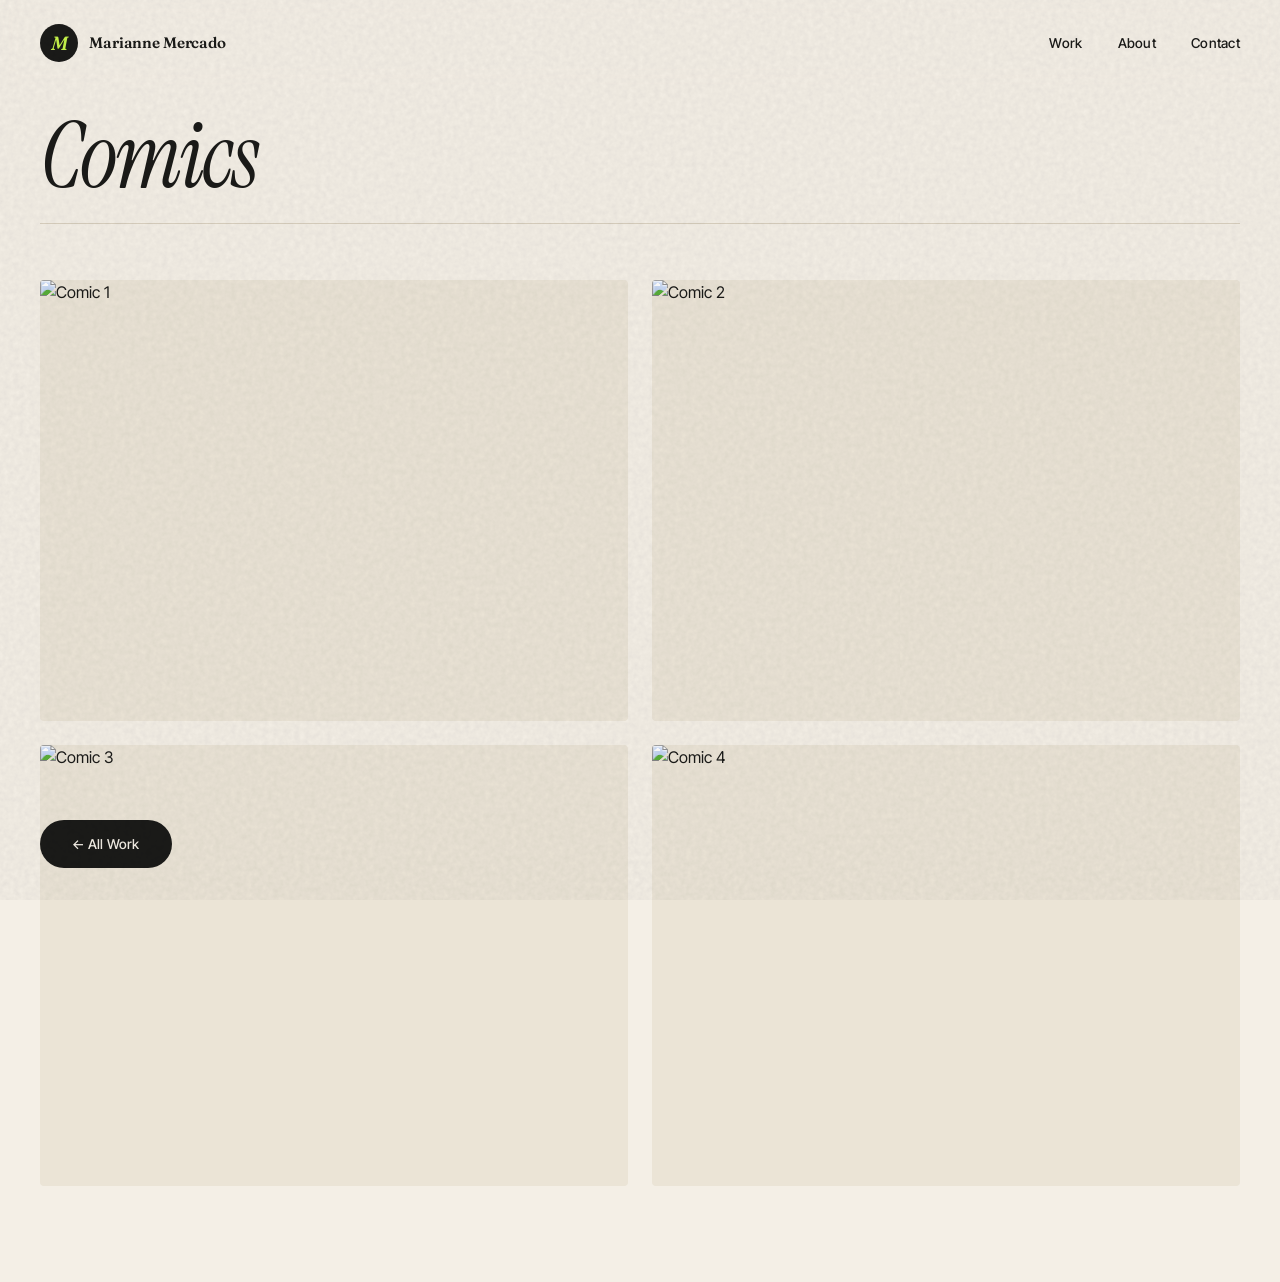
==== comics.html @ a0bd2913 "Add files via upload" ====
<!DOCTYPE html>
<html lang="en">
<head>
    <meta charset="UTF-8">
    <meta name="viewport" content="width=device-width, initial-scale=1.0">
    <title>Comics — Marianne Mercado</title>
    <link rel="stylesheet" href="styles.css">
    <link rel="preconnect" href="https://fonts.googleapis.com">
    <link rel="preconnect" href="https://fonts.gstatic.com" crossorigin>
    <link href="https://fonts.googleapis.com/css2?family=Fraunces:ital,opsz,wght@0,9..144,400;0,9..144,500;0,9..144,600;1,9..144,400&family=Instrument+Serif:ital@0;1&family=Inter+Tight:wght@400;500;600&display=swap" rel="stylesheet">
</head>
<body class="gallery-page">
    <header class="navbar">
        <a href="index.html" class="brand">
            <span class="brand-mark">M</span>
            <span class="brand-name">Marianne Mercado</span>
        </a>
        <nav class="nav-links">
            <a href="index.html#work">Work</a>
            <a href="index.html#about">About</a>
            <a href="index.html#contact">Contact</a>
        </nav>
    </header>

    <main class="gallery-container">
        <h1 class="page-title"><em>Comics</em></h1>

        <div class="comics-grid">
            <img class="img-placeholder comic-panel" src="Comic1.PNG" alt="Comic 1">
            <img class="img-placeholder comic-panel" src="Comic2.JPG" alt="Comic 2">
            <img class="img-placeholder comic-panel" src="Comic3.PNG" alt="Comic 3">
            <img class="img-placeholder comic-panel" src="Comic4.PNG" alt="Comic 4">
        </div>

        <a href="index.html#work" class="back-btn">← All Work</a>
    </main>
</body>
</html>
---- styles.css ----
/* =========================================================
   MARIANNE MERCADO — PORTFOLIO 2026
   Artsy editorial portfolio · light cream + lime accent
   ========================================================= */

* { margin: 0; padding: 0; box-sizing: border-box; }

:root {
    /* Core palette — warm cream + ink + sharp lime */
    --cream: #f4efe6;
    --cream-deep: #ebe4d6;
    --paper: #faf6ee;
    --ink: #1a1a18;
    --ink-soft: #2c2a26;
    --muted: #6b665d;
    --line: #d8cfbe;
    --lime: #c7f44a;
    --lime-deep: #a8d62e;
    --rust: #c45a3b;

    /* Typography */
    --serif: 'Fraunces', 'Playfair Display', Georgia, serif;
    --serif-italic: 'Instrument Serif', 'Fraunces', Georgia, serif;
    --sans: 'Inter Tight', system-ui, sans-serif;
}

html { scroll-behavior: smooth; }

body {
    font-family: var(--sans);
    background: var(--cream);
    color: var(--ink);
    line-height: 1.5;
    overflow-x: hidden;
    /* Subtle paper grain */
    background-image:
        radial-gradient(circle at 20% 30%, rgba(196, 90, 59, 0.04) 0, transparent 50%),
        radial-gradient(circle at 80% 70%, rgba(199, 244, 74, 0.05) 0, transparent 50%);
    background-attachment: fixed;
}

/* Grain overlay for that "printed" texture */
body::before {
    content: '';
    position: fixed;
    inset: 0;
    pointer-events: none;
    z-index: 999;
    opacity: 0.15;
    mix-blend-mode: multiply;
    background-image: url("data:image/svg+xml,%3Csvg viewBox='0 0 200 200' xmlns='http://www.w3.org/2000/svg'%3E%3Cfilter id='n'%3E%3CfeTurbulence type='fractalNoise' baseFrequency='0.85' numOctaves='2' stitchTiles='stitch'/%3E%3CfeColorMatrix values='0 0 0 0 0.1 0 0 0 0 0.1 0 0 0 0 0.1 0 0 0 0.6 0'/%3E%3C/filter%3E%3Crect width='100%25' height='100%25' filter='url(%23n)'/%3E%3C/svg%3E");
}

img { max-width: 100%; display: block; }
a { color: inherit; text-decoration: none; }
em { font-family: var(--serif-italic); font-style: italic; font-weight: 400; }

::selection { background: var(--lime); color: var(--ink); }

/* =========================================================
   NAVBAR
   ========================================================= */

.navbar {
    position: fixed;
    top: 0; left: 0; right: 0;
    z-index: 100;
    display: flex;
    justify-content: space-between;
    align-items: center;
    padding: 1.5rem 2.5rem;
    backdrop-filter: blur(8px);
    background: rgba(244, 239, 230, 0.75);
    border-bottom: 1px solid transparent;
    transition: border-color 0.3s ease;
}

.navbar:hover { border-bottom-color: var(--line); }

.brand {
    display: flex;
    align-items: center;
    gap: 0.7rem;
    font-family: var(--serif);
    font-weight: 600;
}

.brand-mark {
    width: 38px;
    height: 38px;
    border-radius: 50%;
    background: var(--ink);
    color: var(--lime);
    display: flex;
    align-items: center;
    justify-content: center;
    font-family: var(--serif);
    font-style: italic;
    font-size: 1.2rem;
    font-weight: 600;
    transition: transform 0.4s cubic-bezier(0.34, 1.56, 0.64, 1);
}

.brand:hover .brand-mark { transform: rotate(-15deg) scale(1.05); }

.brand-name {
    font-size: 0.95rem;
    letter-spacing: -0.01em;
}

.nav-links {
    display: flex;
    gap: 2.2rem;
    font-family: var(--sans);
    font-size: 0.85rem;
    font-weight: 500;
    letter-spacing: 0.02em;
}

.nav-links a {
    position: relative;
    padding: 0.3rem 0;
    transition: color 0.2s ease;
}

.nav-links a::after {
    content: '';
    position: absolute;
    left: 0; bottom: 0;
    width: 100%;
    height: 1px;
    background: var(--ink);
    transform: scaleX(0);
    transform-origin: right;
    transition: transform 0.4s cubic-bezier(0.65, 0, 0.35, 1);
}

.nav-links a:hover::after {
    transform: scaleX(1);
    transform-origin: left;
}

/* =========================================================
   HERO
   ========================================================= */
.hero {
    padding: 7rem 2.5rem 0;
    position: relative;
    overflow: hidden;
}

.hero-title {
    margin-top: 3rem;
    font-family: var(--serif);
    font-weight: 600;
    font-size: clamp(9rem, 9vw, 9rem);
    line-height: 0.99;
    letter-spacing: -0.04em;
    margin: 0;
    position: relative;
    z-index: 2;
}

.hero-title .line {
    display: block;
    overflow: visible;
    padding-left: 0 !important;
}
.hero-meta {
    display: flex;
    align-items: center;
    gap: 0.7rem;
    font-size: 0.8rem;
    letter-spacing: 0.08em;
    text-transform: uppercase;
    color: var(--muted);
    font-weight: 500;
    margin-bottom: 3rem;
}

.dot {
    width: 8px; height: 8px;
    border-radius: 50%;
    background: var(--lime-deep);
    box-shadow: 0 0 0 4px rgba(199, 244, 74, 0.3);
    animation: pulse 2.5s ease-in-out infinite;
}

@keyframes pulse {
    0%, 100% { box-shadow: 0 0 0 4px rgba(199, 244, 74, 0.3); }
    50% { box-shadow: 0 0 0 8px rgba(199, 244, 74, 0.1); }
}


.hero-title .accent {
    background: var(--lime);
    color: var(--ink);
    padding: 0 0.15em;
    font-style: normal;
    box-decoration-break: clone;
    -webkit-box-decoration-break: clone;
}

.hero-foot {
    display: grid;
    grid-template-columns: 1fr auto;
    gap: 3rem;
    align-items: end;
    padding-bottom: 2rem;
    /* border-top: 1px solid var(--line); */
    padding-top: 3rem;
}

.hero-sub {
    max-width: 480px;
    font-size: 1rem;
    color: var(--ink-soft);
    line-height: 1.6;
}

.hero-cta {
    display: inline-flex;
    align-items: center;
    gap: 0.7rem;
    background: var(--ink);
    color: var(--cream);
    padding: 1.1rem 2rem;
    border-radius: 999px;
    font-size: 0.9rem;
    font-weight: 500;
    letter-spacing: 0.01em;
    transition: all 0.4s cubic-bezier(0.65, 0, 0.35, 1);
    position: relative;
    overflow: hidden;
}

.hero-cta::before {
    content: '';
    position: absolute;
    inset: 0;
    background: var(--lime);
    transform: translateY(100%);
    transition: transform 0.4s cubic-bezier(0.65, 0, 0.35, 1);
}

.hero-cta span, .hero-cta svg {
    position: relative; z-index: 2;
    transition: color 0.3s ease;
}

.hero-cta:hover { color: var(--ink); }
.hero-cta:hover::before { transform: translateY(0); }
.hero-cta:hover svg { transform: translateX(4px); }
.hero-cta svg { transition: transform 0.3s ease; }

/* Ghost typography behind hero */
.ghost-type {
    display: none;
    position: absolute;
    bottom: 6rem;
    right: -4rem;
    font-family: var(--serif);
    font-style: italic;
    font-size: clamp(20rem, 45vw, 45rem);
    font-weight: 400;
    line-height: 0.8;
    color: transparent;
    -webkit-text-stroke: 1px rgba(26, 26, 24, 0.07);
    pointer-events: none;
    z-index: 0;
    user-select: none;
}
/* Marquee ticker */
.ticker {
    margin: 0 -2.5rem;
    padding: 1.2rem 0;
    border-top: 1px solid var(--line);
    border-bottom: 1px solid var(--line);
    background: var(--paper);
    overflow: hidden;
    position: relative;
}

.ticker-track {
    display: flex;
    gap: 2.5rem;
    align-items: center;
    white-space: nowrap;
    animation: scroll 40s linear infinite;
    font-family: var(--serif-italic);
    font-style: italic;
    font-size: 1.5rem;
    color: var(--ink);
}

.ticker-track span:nth-child(even) {
    color: var(--rust);
    font-style: normal;
    font-family: var(--sans);
}

@keyframes scroll {
    from { transform: translateX(0); }
    to { transform: translateX(-50%); }
}

/* =========================================================
   SECTION HEADS
   ========================================================= */

.eyebrow {
    display: inline-block;
    font-size: 0.75rem;
    font-weight: 600;
    letter-spacing: 0.18em;
    text-transform: uppercase;
    color: var(--rust);
    margin-bottom: 1.5rem;
    position: relative;
    padding-left: 2rem;
}

.eyebrow::before {
    content: '';
    position: absolute;
    left: 0; top: 50%;
    width: 1.4rem;
    height: 1px;
    background: var(--rust);
}

.section-head {
    max-width: 900px;
    margin-bottom: 4rem;
}

.section-title {
    font-family: var(--serif);
    font-weight: 500;
    font-size: clamp(2.5rem, 5.5vw, 5rem);
    line-height: 0.98;
    letter-spacing: -0.03em;
    margin-bottom: 1.5rem;
}

.section-note {
    max-width: 520px;
    font-size: 1.05rem;
    color: var(--muted);
    line-height: 1.6;
}

/* =========================================================
   SELECTED WORK
   ========================================================= */

.work {
    padding: 8rem 2.5rem 6rem;
    position: relative;
}

.projects {
    display: flex;
    flex-direction: column;
    border-top: 1px solid var(--ink);
}

.project {
    display: grid;
    grid-template-columns: 80px 1fr 2.2fr 100px;
    gap: 2.5rem;
    align-items: center;
    padding: 2rem 1rem;
    border-bottom: 1px solid var(--line);
    position: relative;
    transition: padding 0.5s cubic-bezier(0.65, 0, 0.35, 1);
    overflow: hidden;
}

.project::before {
    content: '';
    position: absolute;
    inset: 0;
    background: var(--paper);
    transform: scaleY(0);
    transform-origin: bottom;
    transition: transform 0.5s cubic-bezier(0.65, 0, 0.35, 1);
    z-index: 0;
}

.project:hover::before {
    transform: scaleY(1);
    transform-origin: top;
}

.project:hover { padding-left: 2rem; padding-right: 2rem; }

.project > * { position: relative; z-index: 1; }

.proj-num {
    font-family: var(--serif-italic);
    font-style: italic;
    font-size: 1.4rem;
    color: var(--muted);
    font-weight: 400;
}

.proj-media {
    aspect-ratio: 4 / 3;
    overflow: hidden;
    border-radius: 4px;
    background: var(--cream-deep);
    transition: transform 0.5s cubic-bezier(0.65, 0, 0.35, 1);
}

.proj-media img {
    width: 100%;
    height: 100%;
    object-fit: cover;
    transition: transform 0.7s cubic-bezier(0.65, 0, 0.35, 1);
}

.project:hover .proj-media img { transform: scale(1.05); }

.proj-info h3 {
    font-family: var(--serif);
    font-weight: 500;
    font-size: clamp(1.8rem, 3vw, 2.8rem);
    line-height: 1;
    letter-spacing: -0.02em;
    margin-bottom: 0.6rem;
    transition: transform 0.4s cubic-bezier(0.65, 0, 0.35, 1);
}

.project:hover .proj-info h3 {
    transform: translateX(8px);
    font-style: italic;
    font-family: var(--serif-italic);
}

.proj-tag {
    font-size: 0.85rem;
    color: var(--muted);
    letter-spacing: 0.02em;
}

.proj-year {
    font-family: var(--sans);
    font-size: 0.9rem;
    color: var(--ink);
    font-weight: 500;
    text-align: right;
    letter-spacing: 0.05em;
    position: relative;
}

.proj-year::after {
    content: '↗';
    display: inline-block;
    margin-left: 0.5rem;
    font-size: 1.1rem;
    transition: transform 0.4s cubic-bezier(0.34, 1.56, 0.64, 1);
}

.project:hover .proj-year::after {
    transform: translate(4px, -4px);
    color: var(--rust);
}

/* Demo reel special treatment */
.reel-media {
    background: var(--ink);
    display: flex;
    align-items: center;
    justify-content: center;
    color: var(--lime);
}

.reel-overlay {
    display: flex;
    flex-direction: column;
    align-items: center;
    gap: 0.6rem;
    font-family: var(--serif-italic);
    font-style: italic;
    font-size: 0.95rem;
}

/* =========================================================
   ABOUT
   ========================================================= */

.about {
    padding: 8rem 2.5rem 6rem;
    background: var(--paper);
    border-top: 1px solid var(--line);
    border-bottom: 1px solid var(--line);
    position: relative;
}

.about-grid {
    display: grid;
    grid-template-columns: 1fr 1fr;
    gap: 5rem;
    max-width: 1500px;
    margin: 0 auto;
}

.about-left { position: sticky; top: 7rem; align-self: start; }

.about-title {
    font-family: var(--serif);
    font-weight: 500;
    font-size: clamp(2.2rem, 4.5vw, 4rem);
    line-height: 1.02;
    letter-spacing: -0.025em;
    margin-bottom: 2.5rem;
}

.about-title .accent {
    background: var(--lime);
    padding: 0 0.15em;
}

.about-portrait {
    width: 100%;
    max-width: 460px;
    aspect-ratio: 4 / 5;
    background: var(--cream-deep);
    border-radius: 6px;
    overflow: hidden;
    transform: rotate(-1.5deg);
    transition: transform 0.6s cubic-bezier(0.65, 0, 0.35, 1);
    position: relative;
}

.about-portrait::before {
    content: '';
    position: absolute;
    inset: 8px;
    border: 1px solid rgba(255, 255, 255, 0.4);
    border-radius: 4px;
    z-index: 2;
    pointer-events: none;
}

.about-portrait:hover { transform: rotate(0); }

.about-portrait img {
    width: 100%;
    height: 100%;
    object-fit: cover;
    object-position: center top;
}

.about-body {
    font-family: var(--serif);
    font-weight: 400;
    font-size: 1.25rem;
    line-height: 1.55;
    color: var(--ink-soft);
    margin-bottom: 1.5rem;
    letter-spacing: -0.01em;
}

.about-body:last-of-type { margin-bottom: 3rem; }

/* Stats row */
.stats {
    display: grid;
    grid-template-columns: repeat(3, 1fr);
    gap: 1.5rem;
    padding: 2rem 0;
    border-top: 1px solid var(--line);
    border-bottom: 1px solid var(--line);
    margin-bottom: 3rem;
}

.stat-num {
    font-family: var(--serif);
    font-weight: 500;
    font-size: 3.5rem;
    line-height: 1;
    letter-spacing: -0.03em;
    margin-bottom: 0.3rem;
}

.stat-num span {
    font-size: 1.2rem;
    font-style: italic;
    font-family: var(--serif-italic);
    margin-left: 0.15em;
    color: var(--muted);
}

.stat-num.accent { color: var(--rust); }

.stat-lbl {
    font-size: 0.78rem;
    text-transform: uppercase;
    letter-spacing: 0.1em;
    color: var(--muted);
    font-weight: 500;
}

/* Info blocks */
.info-blocks {
    display: grid;
    grid-template-columns: 1fr 1fr;
    gap: 2.5rem 2rem;
}

.info-block-wide { grid-column: 1 / -1; }

.info-block h4 {
    font-family: var(--sans);
    font-weight: 600;
    font-size: 0.78rem;
    text-transform: uppercase;
    letter-spacing: 0.12em;
    color: var(--rust);
    margin-bottom: 1rem;
    padding-bottom: 0.6rem;
    border-bottom: 1px solid var(--line);
}

.info-block ul { list-style: none; }

.info-block li {
    font-size: 0.95rem;
    color: var(--ink-soft);
    padding: 0.5rem 0;
    display: flex;
    gap: 1rem;
    align-items: baseline;
}

.info-block li span {
    flex-shrink: 0;
    font-family: var(--serif-italic);
    font-style: italic;
    color: var(--muted);
    font-size: 0.85rem;
    width: 70px;
}

.tools {
    display: flex;
    flex-wrap: wrap;
    gap: 0.6rem;
}

.tools span {
    font-size: 0.85rem;
    padding: 0.5rem 1rem;
    border: 1px solid var(--line);
    border-radius: 999px;
    color: var(--ink-soft);
    transition: all 0.3s ease;
    cursor: default;
}

.tools span:hover {
    background: var(--ink);
    color: var(--lime);
    border-color: var(--ink);
}

/* =========================================================
   PROCESS
   ========================================================= */

.process {
    padding: 8rem 2.5rem 6rem;
}

.process-steps {
    display: grid;
    grid-template-columns: repeat(4, 1fr);
    gap: 0;
    border-top: 1px solid var(--ink);
    border-bottom: 1px solid var(--ink);
}

.step {
    padding: 2.5rem 1.8rem;
    border-right: 1px solid var(--line);
    position: relative;
    transition: background 0.4s ease;
}

.step:last-child { border-right: none; }

.step:hover { background: var(--paper); }

.step-num {
    font-family: var(--serif-italic);
    font-style: italic;
    font-size: 2.2rem;
    color: var(--rust);
    margin-bottom: 1.5rem;
}

.step h4 {
    font-family: var(--serif);
    font-weight: 500;
    font-size: 1.4rem;
    letter-spacing: -0.01em;
    margin-bottom: 0.8rem;
    line-height: 1.15;
}

.step p {
    font-size: 0.95rem;
    color: var(--muted);
    line-height: 1.55;
}

/* =========================================================
   CONTACT
   ========================================================= */

.contact {
    background: var(--ink);
    color: var(--cream);
    padding: 8rem 2.5rem 0;
    position: relative;
    overflow: hidden;
}

.contact .eyebrow { color: var(--lime); }
.contact .eyebrow::before { background: var(--lime); }

.contact-inner {
    max-width: 1200px;
    margin: 0 auto;
    position: relative;
    z-index: 2;
}

.contact-title {
    font-family: var(--serif);
    font-weight: 500;
    font-size: clamp(2.5rem, 6vw, 6rem);
    line-height: 0.98;
    letter-spacing: -0.03em;
    margin-bottom: 1.5rem;
    max-width: 900px;
}

.contact-title em {
    color: var(--lime);
}

.contact-sub {
    max-width: 500px;
    font-size: 1.1rem;
    color: rgba(244, 239, 230, 0.7);
    margin-bottom: 4rem;
    line-height: 1.6;
}

.contact-grid {
    display: grid;
    grid-template-columns: repeat(3, 1fr);
    gap: 1.5rem;
    margin-bottom: 5rem;
}

.contact-card {
    display: flex;
    flex-direction: column;
    gap: 0.5rem;
    padding: 2rem 1.8rem;
    border: 1px solid rgba(244, 239, 230, 0.15);
    border-radius: 6px;
    position: relative;
    transition: all 0.4s cubic-bezier(0.65, 0, 0.35, 1);
    overflow: hidden;
}

.contact-card::before {
    content: '';
    position: absolute;
    inset: 0;
    background: var(--lime);
    transform: translateY(100%);
    transition: transform 0.4s cubic-bezier(0.65, 0, 0.35, 1);
}

.contact-card > * { position: relative; z-index: 2; transition: color 0.3s ease; }

.contact-card:hover { border-color: var(--lime); }
.contact-card:hover::before { transform: translateY(0); }
.contact-card:hover * { color: var(--ink); }

.card-lbl {
    font-size: 0.72rem;
    text-transform: uppercase;
    letter-spacing: 0.15em;
    color: rgba(244, 239, 230, 0.6);
    font-weight: 500;
}

.card-val {
    font-family: var(--serif);
    font-size: 1.3rem;
    font-weight: 500;
    letter-spacing: -0.01em;
    word-break: break-word;
}

.card-arrow {
    position: absolute;
    top: 1.5rem;
    right: 1.8rem;
    font-size: 1.3rem;
    color: rgba(244, 239, 230, 0.4);
}

/* Big background name */
.big-name {
    font-family: var(--serif);
    font-style: italic;
    font-weight: 400;
    font-size: clamp(8rem, 22vw, 22rem);
    line-height: 0.85;
    text-align: center;
    color: transparent;
    -webkit-text-stroke: 1px rgba(244, 239, 230, 0.12);
    user-select: none;
    pointer-events: none;
    margin-top: 4rem;
    margin-bottom: -2rem;
    letter-spacing: -0.02em;
}

.footer {
    border-top: 1px solid rgba(244, 239, 230, 0.15);
    padding: 1.8rem 0;
    display: flex;
    justify-content: space-between;
    align-items: center;
    font-size: 0.8rem;
    color: rgba(244, 239, 230, 0.5);
    letter-spacing: 0.02em;
    position: relative;
    z-index: 2;
}

/* =========================================================
   GALLERY PAGES (kept lightweight, restyled)
   ========================================================= */

.gallery-page {
    background: var(--cream);
    color: var(--ink);
    min-height: 100vh;
    padding: 7rem 2.5rem 6rem;
}

.gallery-container {
    max-width: 1500px;
    margin: 0 auto;
}

.page-title {
    font-family: var(--serif);
    font-weight: 500;
    font-size: clamp(3rem, 7vw, 6rem);
    line-height: 0.95;
    letter-spacing: -0.03em;
    margin-bottom: 3.5rem;
    border-bottom: 1px solid var(--line);
    padding-bottom: 1.5rem;
}

.gallery-row {
    display: flex;
    gap: 1.2rem;
    margin-bottom: 1.2rem;
    flex-wrap: wrap;
}

.img-placeholder {
    object-fit: cover;
    border-radius: 4px;
    background: var(--cream-deep);
    transition: transform 0.4s ease;
}

.img-placeholder:hover {
    transform: translateY(-4px);
}

.stack-col {
    display: flex;
    flex-direction: column;
    gap: 1.2rem;
    flex: 1;
}

/* Aspect ratios kept similar to original */
.landscape-md { flex: 1; aspect-ratio: 4 / 3; min-width: 220px; }
.landscape-lg { flex: 1.5; aspect-ratio: 16 / 10; min-width: 280px; }
.landscape-xl { flex: 2; aspect-ratio: 16 / 9; min-width: 380px; }
.portrait-sm { flex: 0.7; aspect-ratio: 3 / 4; min-width: 160px; }
.portrait-md { flex: 1; aspect-ratio: 3 / 4; min-width: 200px; }
.portrait-tall { flex: 1; aspect-ratio: 2 / 3; min-width: 220px; }
.square-md { flex: 1; aspect-ratio: 1; min-width: 220px; }

/* Comics grid */
.comics-grid {
    display: grid;
    grid-template-columns: repeat(2, 1fr);
    gap: 1.5rem;
}
.comic-panel { aspect-ratio: 4 / 3; width: 100%; }

/* PNG */
.png-cutout { flex: 1; aspect-ratio: 1; min-width: 180px; }
.png-cutout-wide {
    width: 60%;
    max-width: 700px;
    aspect-ratio: 16 / 9;
    margin: 1.2rem auto 0;
}
.png-bottom-row { display: flex; justify-content: center; }

/* Storyboarding */
.storyboard-md { flex: 1.2; aspect-ratio: 4 / 3; min-width: 240px; }
.storyboard-sm { flex: 0.7; aspect-ratio: 1 / 1.2; min-width: 150px; }
.storyboard-wide { flex: 1; aspect-ratio: 16 / 9; min-width: 280px; }
.storyboard-small-wide {
    width: 30%;
    min-width: 240px;
    aspect-ratio: 16 / 9;
}
.storyboard-bottom-row { justify-content: center; }

/* Editorial */
.editorial-wide { flex: 1; aspect-ratio: 16 / 9; min-width: 280px; }
.editorial-bottom-row { justify-content: center; }
.editorial-bottom-row .editorial-wide {
    flex: 0 0 50%;
    max-width: 600px;
}

/* Product */
.product-row { gap: 1.5rem; margin-bottom: 1.5rem; }
.product-wide { flex: 1; aspect-ratio: 16 / 9; min-width: 300px; }

/* Demo reel page */
.demo-reel-page {
    background: var(--ink);
    color: var(--cream);
    min-height: 100vh;
    padding: 7rem 2.5rem 6rem;
}

.demo-reel-container {
    max-width: 1200px;
    margin: 0 auto;
}

.demo-reel-title {
    font-family: var(--serif);
    font-weight: 500;
    font-size: clamp(3rem, 7vw, 6rem);
    color: var(--cream);
    margin-bottom: 3rem;
    letter-spacing: -0.03em;
}

.video-wrapper {
    width: 100%;
    aspect-ratio: 16 / 9;
    background: #000;
    border-radius: 6px;
    overflow: hidden;
    border: 1px solid rgba(244, 239, 230, 0.15);
}

.demo-video { width: 100%; height: 100%; }

/* Greetings page (legacy fallback) */
.greetings-page {
    background: var(--cream);
    color: var(--ink);
    min-height: 100vh;
    padding: 7rem 2.5rem 6rem;
}

/* Back to portfolio button on subpages */
.nav-btn,
.next-btn-greetings,
.back-btn,
.next-btn,
.home-btn {
    position: fixed;
    bottom: 2rem;
    background: var(--ink);
    color: var(--cream);
    padding: 0.85rem 2rem;
    border-radius: 999px;
    font-size: 0.85rem;
    font-weight: 500;
    letter-spacing: 0.02em;
    z-index: 50;
    transition: all 0.3s ease;
}

.nav-btn:hover,
.next-btn-greetings:hover,
.back-btn:hover,
.next-btn:hover,
.home-btn:hover {
    background: var(--lime);
    color: var(--ink);
    transform: translateY(-2px);
}

.back-btn { left: 2.5rem; }
.next-btn-greetings,
.next-btn { right: 2.5rem; }

/* =========================================================
   RESPONSIVE
   ========================================================= */

@media (max-width: 1024px) {
    .navbar { padding: 1.2rem 1.5rem; }
    .brand-name { display: none; }
    .nav-links { gap: 1.5rem; font-size: 0.8rem; }
    .hero { padding: 7rem 1.5rem 0; }
    .work, .about, .process, .contact { padding-left: 1.5rem; padding-right: 1.5rem; }
    .ticker { margin: 0 -1.5rem; }

    .project {
        grid-template-columns: 50px 1fr 1.5fr 80px;
        gap: 1.5rem;
    }

    .about-grid { grid-template-columns: 1fr; gap: 3rem; }
    .about-left { position: relative; top: 0; }
    .about-portrait { max-width: 380px; }

    .process-steps { grid-template-columns: repeat(2, 1fr); }
    .step { border-right: none; border-bottom: 1px solid var(--line); }
    .step:nth-child(odd) { border-right: 1px solid var(--line); }
    .step:nth-last-child(-n+2) { border-bottom: none; }

    .contact-grid { grid-template-columns: 1fr; }
}

@media (max-width: 768px) {
    .navbar { padding: 1rem 1.2rem; }
    .nav-links { gap: 1rem; font-size: 0.75rem; }

    .hero { padding: 6rem 1.2rem 0; min-height: auto; }
    .hero-title { font-size: clamp(3rem, 13vw, 5rem); margin: 1.5rem 0; }
    .hero-foot { grid-template-columns: 1fr; gap: 1.5rem; padding-bottom: 2.5rem; }
    .hero-cta { justify-self: start; }
    .ghost-type { font-size: 18rem; bottom: 4rem; }

    .ticker-track { font-size: 1.1rem; gap: 1.5rem; }

    .work, .about, .process, .contact { padding: 5rem 1.2rem 4rem; }

    .project {
        grid-template-columns: 1fr;
        gap: 1rem;
        padding: 1.5rem 0.5rem;
    }
    .project:hover { padding-left: 1rem; padding-right: 1rem; }
    .proj-num { font-size: 1.1rem; }
    .proj-year { text-align: left; }

    .stats { grid-template-columns: 1fr; gap: 1.5rem; }
    .stat { display: flex; align-items: baseline; gap: 1rem; }
    .stat-num { font-size: 2.5rem; }

    .info-blocks { grid-template-columns: 1fr; gap: 2rem; }

    .process-steps { grid-template-columns: 1fr; }
    .step { border-right: none !important; border-bottom: 1px solid var(--line); }
    .step:last-child { border-bottom: none; }

    .footer { flex-direction: column; gap: 0.8rem; text-align: center; }

    .gallery-page,
    .demo-reel-page,
    .greetings-page { padding: 6rem 1.2rem 6rem; }

    .comics-grid { grid-template-columns: 1fr; }
    .png-cutout-wide { width: 100%; }

    .nav-btn,
    .next-btn-greetings,
    .back-btn,
    .next-btn { padding: 0.7rem 1.5rem; font-size: 0.8rem; }
}

@media (max-width: 480px) {
    .nav-links { display: none; }
    .brand-name { display: inline; font-size: 0.85rem; }
    .hero-title { font-size: clamp(2.5rem, 14vw, 4rem); }
    .section-title { font-size: clamp(2rem, 7vw, 3rem); }
}



.hero-portrait {
    position: absolute;
    right: -8rem;                  /* nudge toward edge */
    top: 35%;
    transform: translateY(-50%) rotate(2deg);
    width: 70%;
    z-index: 1;                    /* sit behind title */
    pointer-events: auto;
    transition: transform 0.6s cubic-bezier(0.65, 0, 0.35, 1);
}

.hero-portrait::before {
    display: none;
}


.hero-portrait:hover { transform: rotate(0); }

.hero-portrait img {
    width: 100%;
    height: auto;
    display: block;
}
@media (max-width: 768px) {
    .hero-portrait {
        position: relative;
        right: 0;
        top: 0;
        transform: rotate(2deg);
        width: 70%;
        margin: 1rem auto 0;
    }
    .hero-portrait:hover { transform: rotate(0); }
}
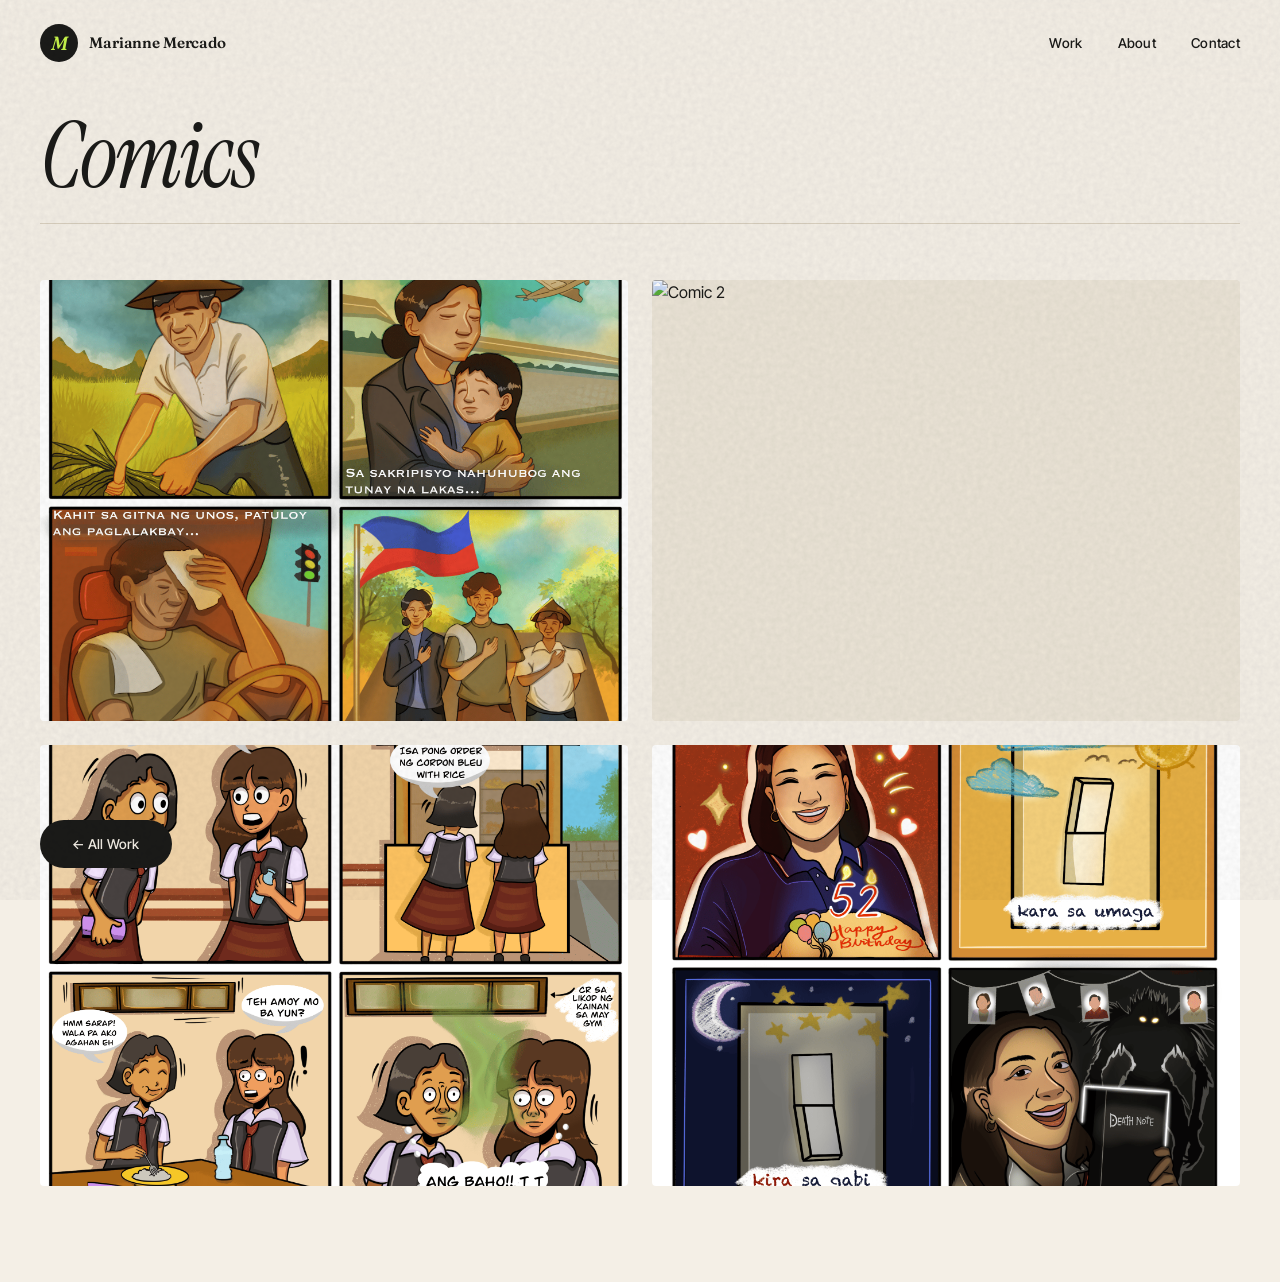
==== commit 64ae84db: "Update comics.html" ====
--- a/comics.html
+++ b/comics.html
@@ -26,10 +26,10 @@
         <h1 class="page-title"><em>Comics</em></h1>
 
         <div class="comics-grid">
-            <img class="img-placeholder comic-panel" src="Comic1.PNG" alt="Comic 1">
+            <img class="img-placeholder comic-panel" src="Comic1.png" alt="Comic 1">
             <img class="img-placeholder comic-panel" src="Comic2.JPG" alt="Comic 2">
-            <img class="img-placeholder comic-panel" src="Comic3.PNG" alt="Comic 3">
-            <img class="img-placeholder comic-panel" src="Comic4.PNG" alt="Comic 4">
+            <img class="img-placeholder comic-panel" src="Comic3.png" alt="Comic 3">
+            <img class="img-placeholder comic-panel" src="Comic4.png" alt="Comic 4">
         </div>
 
         <a href="index.html#work" class="back-btn">← All Work</a>
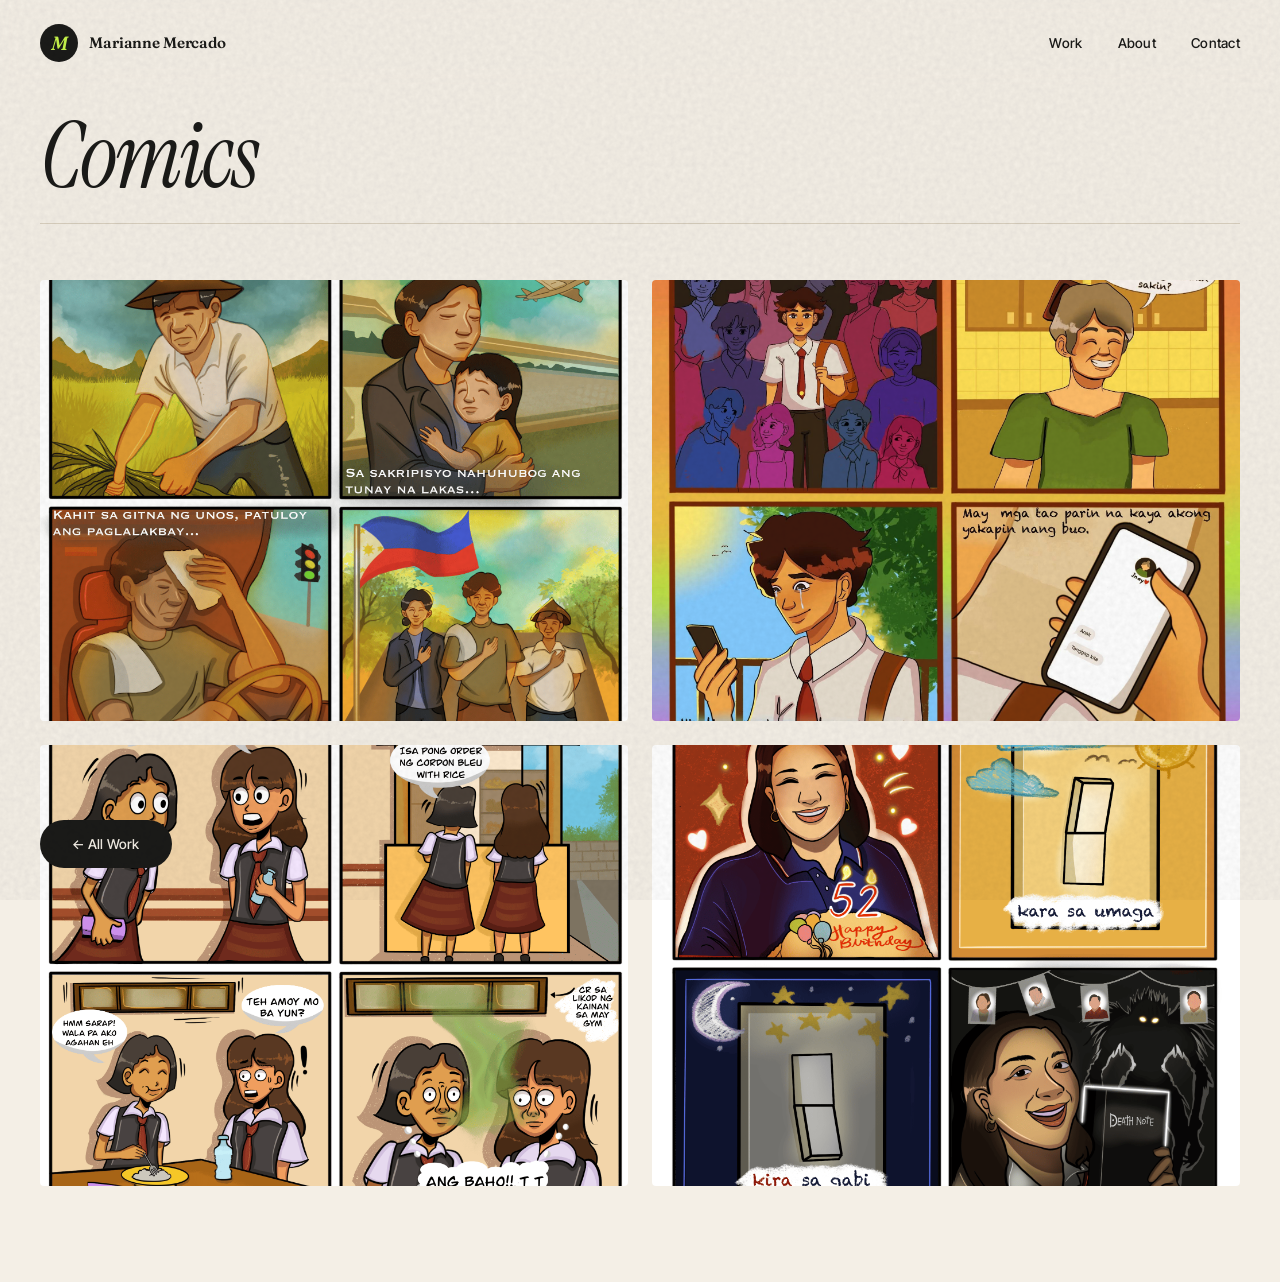
==== commit af1a5aeb: "Update comics.html" ====
--- a/comics.html
+++ b/comics.html
@@ -27,7 +27,7 @@
 
         <div class="comics-grid">
             <img class="img-placeholder comic-panel" src="Comic1.png" alt="Comic 1">
-            <img class="img-placeholder comic-panel" src="Comic2.JPG" alt="Comic 2">
+            <img class="img-placeholder comic-panel" src="Comic2.jpg" alt="Comic 2">
             <img class="img-placeholder comic-panel" src="Comic3.png" alt="Comic 3">
             <img class="img-placeholder comic-panel" src="Comic4.png" alt="Comic 4">
         </div>
